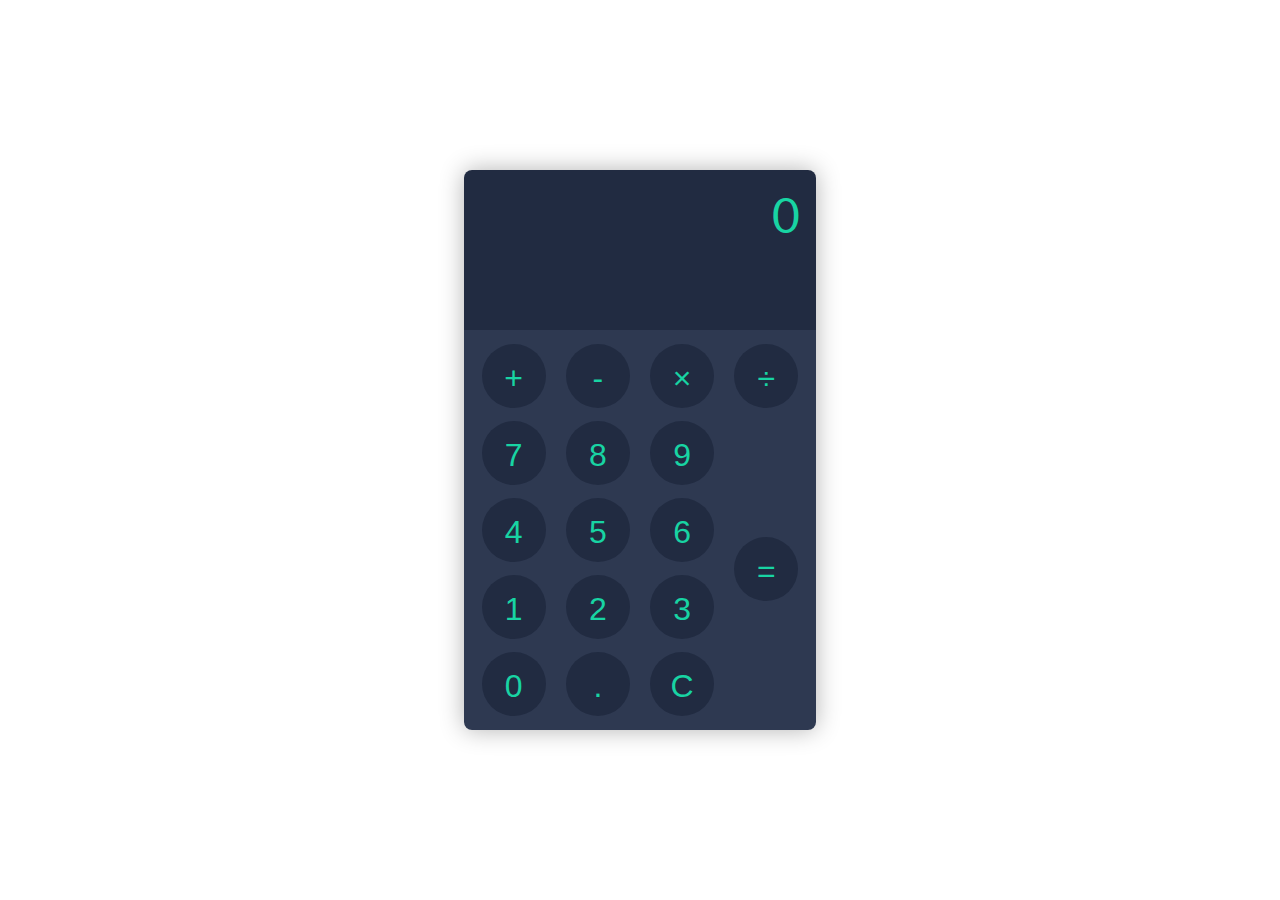
==== Calculator/index.html @ 735387ad "100DOC" ====
<!DOCTYPE html>
<html lang="en">
  <head>
    <meta charset="UTF-8" />
    <meta http-equiv="X-UA-Compatible" content="IE=edge" />
    <meta name="viewport" content="width=device-width, initial-scale=1.0" />
    <link rel="stylesheet" href="style.css" />
    <title>Calculator</title>
  </head>
  <body>
    <div class="container">
      <div class="calculator_display">0</div>
      <div class="calculator_keys">
        <button class="operator plus">+</button>
        <button class="operator minus">-</button>
        <button class="operator times">&times;</button>

        <button class="operator divide">÷</button>
        <button class="number one">1</button>
        <button class="number two">2</button>
        <button class="number three">3</button>
        <button class="number four">4</button>
        <button class="number five">5</button>
        <button class="number six">6</button>
        <button class="number seven">7</button>
        <button class="number eight">8</button>
        <button class="number nine">9</button>
        <button class="number zero">0</button>
        <button class="number decimal">.</button>
        <button class="number clear">C</button>
        <button class="equal">=</button>
      </div>
    </div>
  </body>
</html>
---- Calculator/style.css ----
@import url("https://fonts.googleapis.com/css2?family=Lato&display=swap");

:root {
  --font-style: "Lato", sans-serif;
  --screen-background: #212b41;
  --keypad-background: #2e3951;
  --tertiary-color: #18d4a3;
  font-size: 16px;
}

*,
*::before,
*::after {
  padding: 0;
  margin: 0;
  box-sizing: border-box;
}

html,
body {
  height: 100%;
}

body {
  display: flex;
  align-items: center;
  justify-content: center;
  font-family: var(--font-style);
}

.container {
  box-shadow: 0 0 25px 0 rgba(0, 0, 0, 0.3);
  border-radius: 0.5em;
  overflow: hidden;
}

.calculator_display {
  width: 22rem;
  height: 10rem;
  background-color: var(--screen-background);
  color: var(--tertiary-color);
  text-align: right;
  padding: 1rem;
  font-size: 3rem;
}

.calculator_keys {
  background: var(--keypad-background);
  display: grid;
  grid-gap: 5px;
  grid-template-columns: repeat(4, auto);
  grid-template-areas:
    ". . . ."
    "seven eight nine equal"
    "four five six equal"
    "one two three equal"
    "zero decimal clear equal";
  height: 25rem;
  padding: 10px;
  place-items: center;
}
button {
  background: var(--screen-background);
  border: none;
  outline: none;
  color: var(--tertiary-color);
  font-size: 2em;
  border-radius: 50%;
  padding: 1rem;
  width: 4rem;
  height: 4rem;
}

.one {
  grid-area: one;
}
.two {
  grid-area: two;
}
.three {
  grid-area: three;
}
.four {
  grid-area: four;
}
.five {
  grid-area: five;
}
.six {
  grid-area: six;
}
.seven {
  grid-area: seven;
}
.eight {
  grid-area: eight;
}
.nine {
  grid-area: nine;
}
.zero {
  grid-area: zero;
}
.equal {
  grid-area: equal;
}
.decimal {
  grid-area: decimal;
}
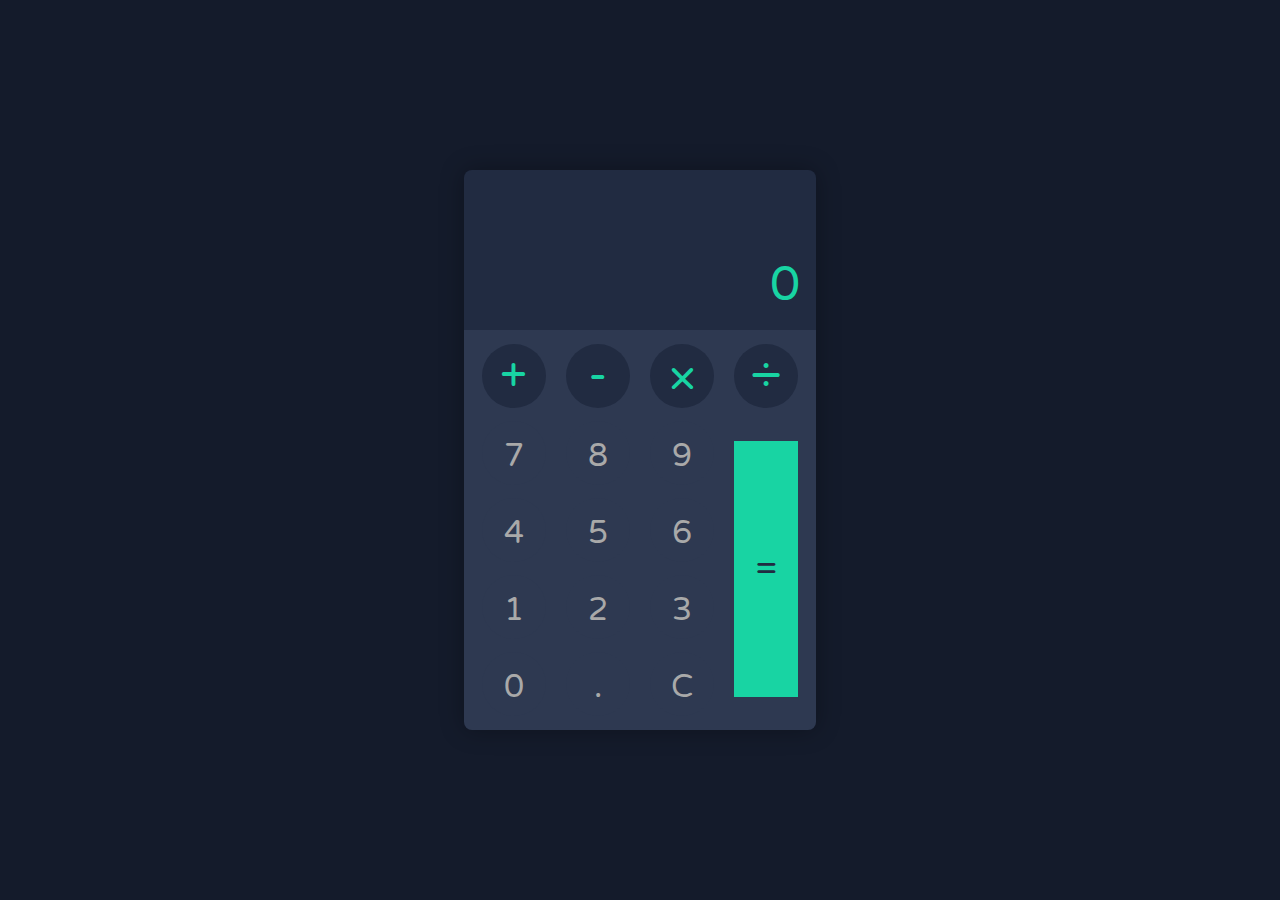
==== commit 10a9e3b4: "100DOC" ====
--- a/Calculator/index.html
+++ b/Calculator/index.html
@@ -5,6 +5,7 @@
     <meta http-equiv="X-UA-Compatible" content="IE=edge" />
     <meta name="viewport" content="width=device-width, initial-scale=1.0" />
     <link rel="stylesheet" href="style.css" />
+    <script defer src="app.js"></script>
     <title>Calculator</title>
   </head>
   <body>
--- a/Calculator/style.css
+++ b/Calculator/style.css
@@ -1,8 +1,9 @@
-@import url("https://fonts.googleapis.com/css2?family=Lato&display=swap");
+@import url("https://fonts.googleapis.com/css2?family=Varela+Round&display=swap");
 
 :root {
-  --font-style: "Lato", sans-serif;
+  --font-style: "Varela Round", sans-serif;
   --screen-background: #212b41;
+  --body-background: #141b2b;
   --keypad-background: #2e3951;
   --tertiary-color: #18d4a3;
   font-size: 16px;
@@ -26,6 +27,7 @@
   align-items: center;
   justify-content: center;
   font-family: var(--font-style);
+  background-color: var(--body-background);
 }
 
 .container {
@@ -37,8 +39,13 @@
 .calculator_display {
   width: 22rem;
   height: 10rem;
+  display: flex;
+  align-items: flex-end;
+  justify-content: flex-end;
+  margin-right: auto;
   background-color: var(--screen-background);
   color: var(--tertiary-color);
+  margin-top: auto;
   text-align: right;
   padding: 1rem;
   font-size: 3rem;
@@ -60,15 +67,36 @@
   place-items: center;
 }
 button {
-  background: var(--screen-background);
+  background: var(--keypad-background);
   border: none;
   outline: none;
   color: var(--tertiary-color);
   font-size: 2em;
-  border-radius: 50%;
   padding: 1rem;
   width: 4rem;
   height: 4rem;
+  font-family: var(--font-style);
+  font-weight: 500;
+  transition: 300ms;
+  cursor: pointer;
+}
+
+.operator {
+  background: var(--screen-background);
+  font-size: 3rem;
+  display: flex;
+  align-items: center;
+  justify-content: center;
+  border-radius: 50%;
+}
+.number {
+  color: darkgray;
+  border-radius: 50%;
+}
+
+.number:hover {
+  background-color: var(--tertiary-color);
+  color: var(--screen-background);
 }
 
 .one {
@@ -103,7 +131,15 @@
 }
 .equal {
   grid-area: equal;
+  background-color: var(--tertiary-color);
+  color: var(--screen-background);
+  height: 16rem;
 }
 .decimal {
   grid-area: decimal;
 }
+
+.equal:hover {
+  background-color: var(--screen-background);
+  color: var(--tertiary-color);
+}
